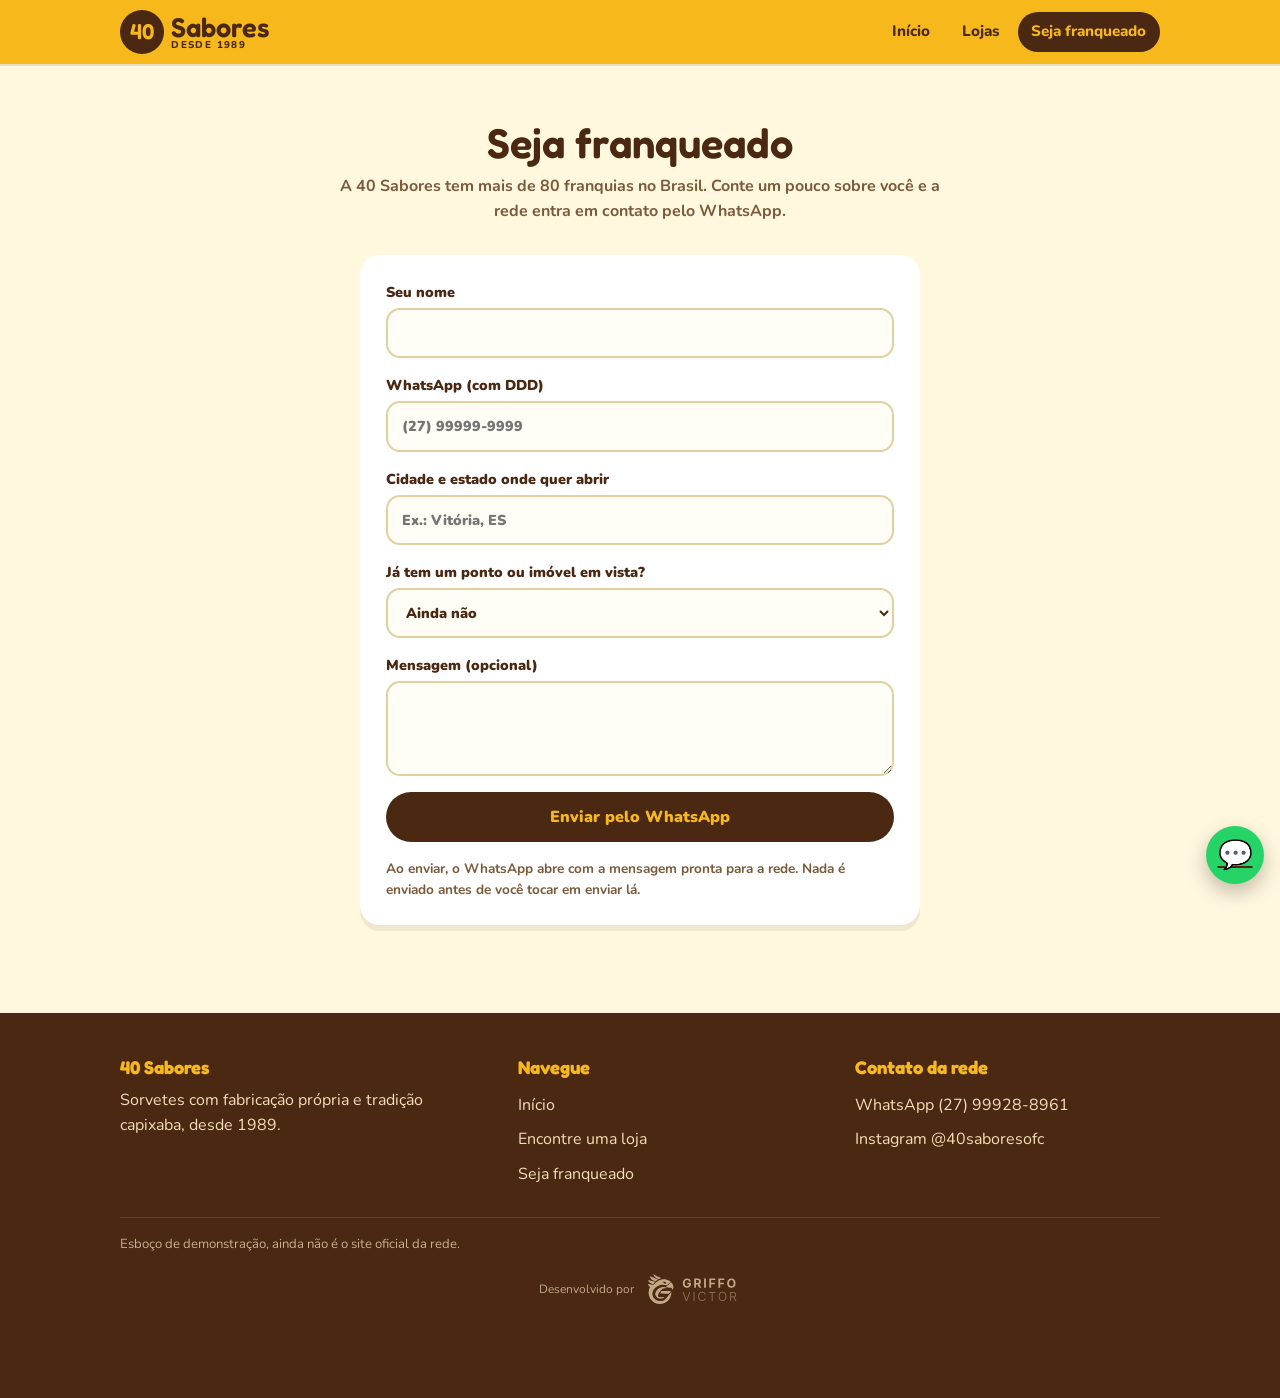
==== franqueado.html @ 62622862 "Add files via upload" ====
<!DOCTYPE html><html lang="pt-BR"><head><meta charset="utf-8"><meta name="viewport" content="width=device-width,initial-scale=1">
<title>Seja franqueado — 40 Sabores</title><meta name="description" content="Quer ter uma 40 Sabores? Deixe seus dados e a rede entra em contato pelo WhatsApp.">
<link href="https://fonts.googleapis.com/css2?family=Fredoka:wght@500;600&family=Nunito:wght@600;700;800;900&display=swap" rel="stylesheet">
<link rel="stylesheet" href="estilo.css"></head><body>
<main><section><div class="wrap"><h1 class="tit">Seja franqueado</h1><p class="sub">A 40 Sabores tem mais de 80 franquias no Brasil. Conte um pouco sobre você e a rede entra em contato pelo WhatsApp.</p>
<form id="f" novalidate>
 <label>Seu nome<input id="nome" autocomplete="name" required></label>
 <label>WhatsApp (com DDD)<input id="tel" inputmode="tel" autocomplete="tel" placeholder="(27) 99999-9999" required></label>
 <label>Cidade e estado onde quer abrir<input id="cid" placeholder="Ex.: Vitória, ES" required></label>
 <label>Já tem um ponto ou imóvel em vista?<select id="ponto"><option>Ainda não</option><option>Sim, já tenho</option><option>Estou procurando</option></select></label>
 <label>Mensagem (opcional)<textarea id="msg" rows="3"></textarea></label>
 <button class="btn b1" type="submit">Enviar pelo WhatsApp</button>
 <p class="ps" id="erro" hidden style="color:#b00020">Preencha nome, WhatsApp e cidade.</p>
 <p class="ps">Ao enviar, o WhatsApp abre com a mensagem pronta para a rede. Nada é enviado antes de você tocar em enviar lá.</p>
</form></div></section></main>
<script src="comum.js"></script><script>
montarLayout("franq");
document.getElementById("f").addEventListener("submit",e=>{e.preventDefault();
 const v=id=>document.getElementById(id).value.trim();
 if(!v("nome")||!v("tel")||!v("cid")){document.getElementById("erro").hidden=false;return;}
 document.getElementById("erro").hidden=true;
 const t=`Olá, 40 Sabores! Tenho interesse em ser franqueado.\n\nNome: ${v("nome")}\nWhatsApp: ${v("tel")}\nCidade/UF: ${v("cid")}\nPonto/imóvel: ${v("ponto")}`+(v("msg")?`\nMensagem: ${v("msg")}`:"");
 window.open(zap(WHATSAPP_REDE,t),"_blank","noopener");});
</script></body></html>
---- estilo.css ----
:root{--am:#F6B81A;--am2:#FFD35C;--mar:#4A2812;--mar2:#6B3E1F;--creme:#FFF7DE;--verm:#D62F45;--suave:#7a5a3a;--r:20px}
*{box-sizing:border-box;margin:0;padding:0}
html{scroll-behavior:smooth}
body{font-family:"Nunito",system-ui,sans-serif;color:var(--mar);background:var(--creme);line-height:1.55;-webkit-font-smoothing:antialiased}
h1,h2,h3,.logo{font-family:"Fredoka","Nunito",system-ui,sans-serif;font-weight:600;line-height:1.1}
a{color:inherit}
.wrap{max-width:1080px;margin:0 auto;padding:0 1.25rem}
.sr{position:absolute;left:-9999px}
/* topo */
.topo{position:sticky;top:0;z-index:50;background:var(--am);box-shadow:0 2px 0 rgba(74,40,18,.12)}
.topo .wrap{display:flex;align-items:center;justify-content:space-between;gap:1rem;min-height:64px}
.logo{display:flex;align-items:center;gap:.45rem;text-decoration:none;font-size:1.7rem;color:var(--mar)}
.logo .n{display:grid;place-items:center;width:44px;height:44px;border-radius:50%;background:var(--mar);color:var(--am);font-size:1.35rem}
.logo small{display:block;font-size:.62rem;letter-spacing:.14em;font-family:"Nunito";font-weight:800;margin-top:-.2rem}
nav{display:flex;align-items:center;gap:.3rem}
nav a{text-decoration:none;font-weight:800;padding:.5rem .85rem;border-radius:999px;font-size:.95rem}
nav a.on,nav a:hover{background:rgba(74,40,18,.12)}
nav a.fr{background:var(--mar);color:var(--am)}
nav a.fr:hover{background:var(--mar2)}
/* botões */
.btn{display:inline-flex;align-items:center;justify-content:center;gap:.5rem;padding:.85rem 1.5rem;border-radius:999px;font-weight:900;text-decoration:none;border:0;cursor:pointer;font-size:1rem;font-family:inherit;min-height:48px}
.b1{background:var(--mar);color:var(--am)}.b1:hover{background:var(--mar2)}
.b2{background:#fff;color:var(--mar);box-shadow:inset 0 0 0 2px var(--mar)}
.b3{background:#25D366;color:#063}
/* hero */
.hero{background:var(--am);padding:3rem 0 5rem;position:relative;overflow:hidden}
.hero .wrap{display:grid;grid-template-columns:1.15fr .85fr;gap:2rem;align-items:center}
.sel{display:inline-block;background:var(--mar);color:var(--am);font-weight:900;border-radius:999px;padding:.3rem .9rem;font-size:.85rem;letter-spacing:.08em}
.hero h1{font-size:clamp(2.4rem,6vw,4.2rem);margin:.8rem 0}
.hero p.l{font-size:1.15rem;max-width:34rem;font-weight:700}
.hero .bt{display:flex;flex-wrap:wrap;gap:.7rem;margin-top:1.5rem}
.arte{display:grid;place-items:center}
.arte svg{width:min(340px,80%);height:auto;filter:drop-shadow(0 14px 0 rgba(74,40,18,.12))}
.onda{position:absolute;left:0;right:0;bottom:-1px;height:48px}
/* seções */
section{padding:3.5rem 0}
.tit{font-size:clamp(1.8rem,4vw,2.6rem);text-align:center;margin-bottom:.5rem}
.sub{text-align:center;color:var(--suave);font-weight:700;max-width:38rem;margin:.5rem auto 2rem}
.grid{display:grid;grid-template-columns:repeat(auto-fit,minmax(210px,1fr));gap:1rem}
.card{background:#fff;border-radius:var(--r);padding:1.4rem;box-shadow:0 6px 0 rgba(74,40,18,.08)}
.card .ic{font-size:2.2rem}
.card h3{font-size:1.35rem;margin:.4rem 0 .3rem}
.card p{color:var(--suave);font-weight:600;font-size:.95rem}
.faixa{background:var(--mar);color:var(--am);text-align:center;padding:2.2rem 0}
.faixa b{font-family:"Fredoka";font-size:clamp(2rem,6vw,3.4rem);display:block}
.faixa span{font-weight:800}
.foto{overflow:hidden;aspect-ratio:4/3;border-radius:var(--r);background:repeating-linear-gradient(45deg,#ffe9a8,#ffe9a8 12px,#ffdf86 12px,#ffdf86 24px);display:grid;place-items:center;text-align:center;color:var(--mar2);font-weight:800;padding:1rem;font-size:.9rem}
.cta2{display:grid;grid-template-columns:1fr 1fr;gap:1rem}
.cta2 .card{display:flex;flex-direction:column;align-items:flex-start;gap:.6rem;padding:1.8rem}
.cta2 h3{font-size:1.7rem}
/* lojas */
.busca{display:flex;gap:.6rem;max-width:520px;margin:0 auto 1.5rem}
.busca input{flex:1;border:2px solid var(--mar);border-radius:999px;padding:.8rem 1.1rem;font:inherit;font-weight:700;background:#fff;min-height:48px}
.lojas{display:grid;grid-template-columns:repeat(auto-fill,minmax(300px,1fr));gap:1rem}
.loja{background:#fff;border-radius:var(--r);padding:1.4rem;box-shadow:0 6px 0 rgba(74,40,18,.08);display:flex;flex-direction:column;gap:.5rem}
.loja .cid{font-size:.8rem;font-weight:900;letter-spacing:.1em;color:var(--verm);text-transform:uppercase}
.loja h3{font-size:1.4rem}
.loja p{font-weight:600;color:var(--suave);font-size:.95rem}
.loja .tag{display:inline-block;background:#fff1c2;border-radius:999px;padding:.15rem .7rem;font-size:.8rem;font-weight:800;color:var(--mar2)}
.loja .ac{display:flex;flex-wrap:wrap;gap:.5rem;margin-top:auto;padding-top:.6rem}
.loja .btn{padding:.6rem 1.1rem;font-size:.92rem;min-height:44px}
.vazio{text-align:center;color:var(--suave);font-weight:700;padding:2rem}
/* form */
form{background:#fff;border-radius:var(--r);padding:1.6rem;display:grid;gap:1rem;box-shadow:0 6px 0 rgba(74,40,18,.08);max-width:560px;margin:0 auto}
label{font-weight:900;font-size:.9rem;display:grid;gap:.3rem}
input,textarea,select{font:inherit;border:2px solid #e3cfa0;border-radius:14px;padding:.75rem .9rem;background:#fffdf5;color:var(--mar);min-height:48px}
input:focus,textarea:focus{outline:3px solid var(--am);border-color:var(--mar)}
.ps{font-size:.85rem;color:var(--suave);font-weight:700}
/* rodapé */
footer{background:var(--mar);color:#f3dfb5;padding:2.5rem 0 5.5rem;margin-top:2rem}
footer .cols{display:grid;grid-template-columns:1.2fr 1fr 1fr;gap:2rem}
footer h4{font-family:"Fredoka";color:var(--am);font-size:1.15rem;margin-bottom:.4rem}
footer a{text-decoration:none;display:inline-block;padding:.3rem 0}
footer a:hover{text-decoration:underline}
footer ul{list-style:none}
footer .demo{margin-top:1.6rem;padding-top:1rem;border-top:1px solid rgba(255,255,255,.16);font-size:.82rem;opacity:.75}
.credito-dev{display:flex;justify-content:center;padding:14px 0 0;--griffo-tinta:#f3dfb5;--griffo-destaque:#f3dfb5}
.credito-dev a{display:inline-flex;align-items:center;gap:12px;font-size:12px;text-decoration:none;opacity:.7;transition:opacity .2s}
.credito-dev a:hover{opacity:1;text-decoration:none}
.credito-dev svg{display:block;height:32px;width:auto;flex:none}
.zapfix{position:fixed;right:16px;bottom:16px;width:58px;height:58px;border-radius:50%;background:#25D366;display:grid;place-items:center;box-shadow:0 8px 20px rgba(0,0,0,.25);z-index:60}
.zapfix svg{width:30px;height:30px}
@media(max-width:760px){
 .hero .wrap{grid-template-columns:1fr}.arte{order:-1}.arte svg{width:160px}
 nav a:not(.fr):not(.on){display:none}
 nav a.on{display:inline-block}
 .logo{font-size:1.4rem}.logo .n{width:38px;height:38px;font-size:1.1rem}
 .cta2{grid-template-columns:1fr}footer .cols{grid-template-columns:1fr}
 .hero{padding:1.6rem 0 4rem}
}
nav a{white-space:nowrap}
@media(max-width:760px){nav a{padding:.45rem .7rem;font-size:.88rem}.logo small{font-size:.55rem}}
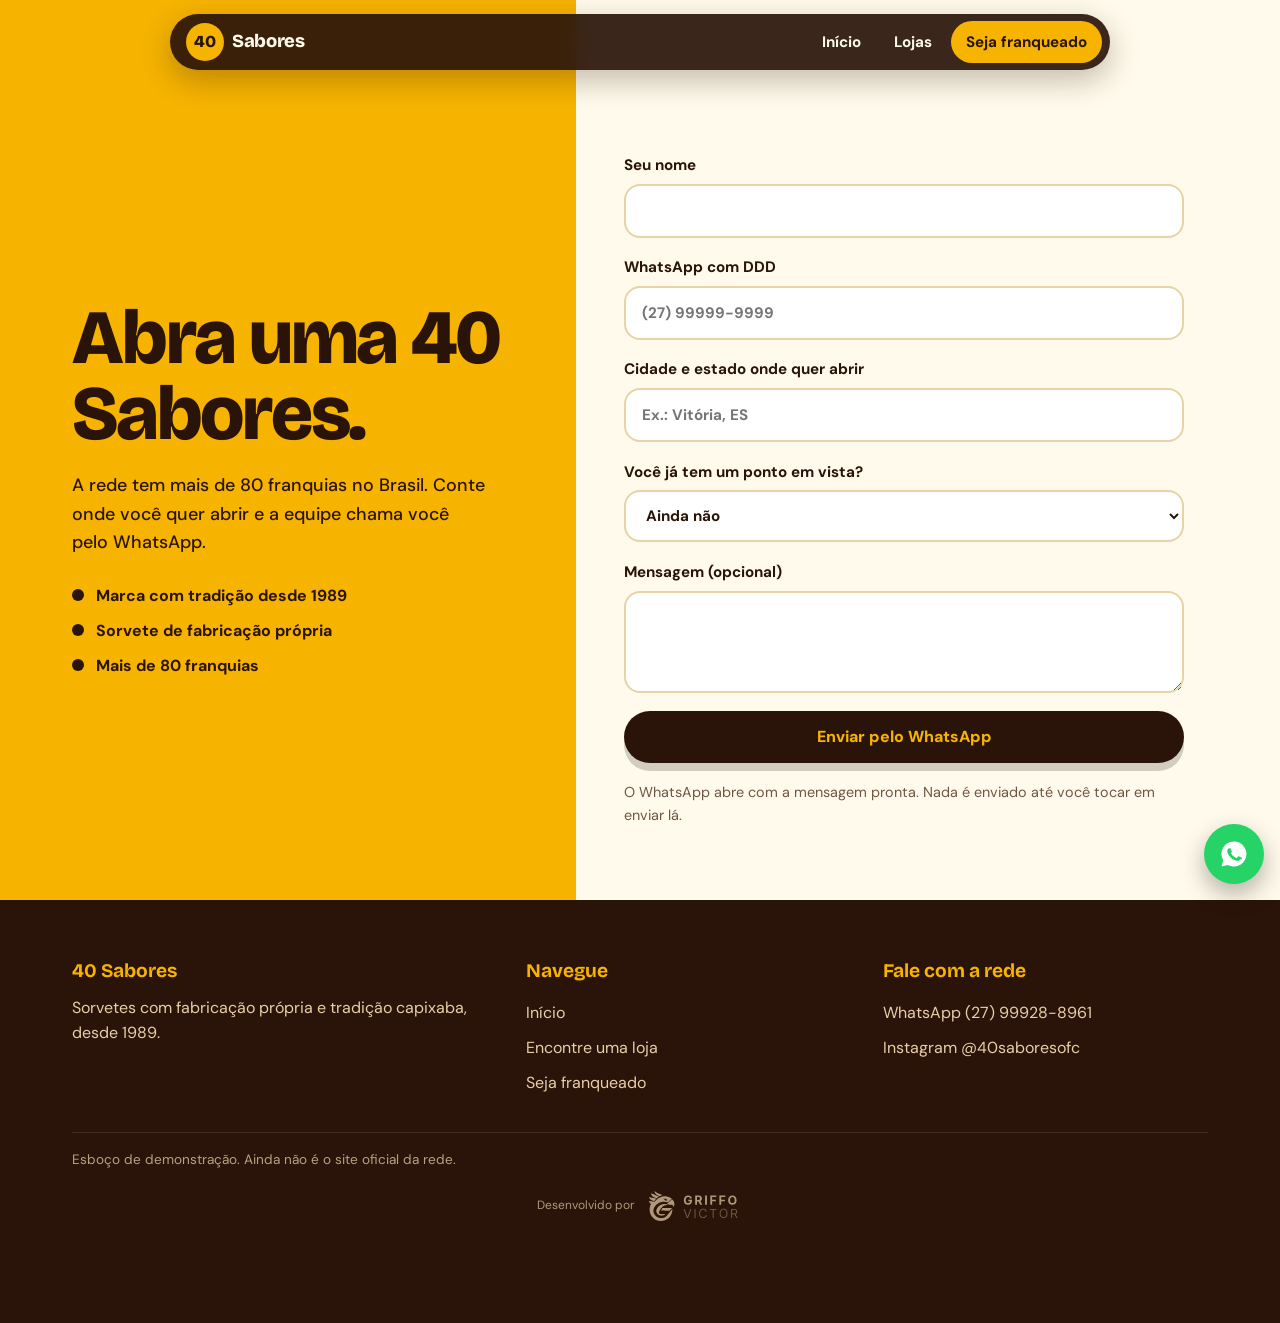
==== commit 22e18270: "Add files via upload" ====
--- a/franqueado.html
+++ b/franqueado.html
@@ -1,24 +1,27 @@
 <!DOCTYPE html><html lang="pt-BR"><head><meta charset="utf-8"><meta name="viewport" content="width=device-width,initial-scale=1">
-<title>Seja franqueado — 40 Sabores</title><meta name="description" content="Quer ter uma 40 Sabores? Deixe seus dados e a rede entra em contato pelo WhatsApp.">
-<link href="https://fonts.googleapis.com/css2?family=Fredoka:wght@500;600&family=Nunito:wght@600;700;800;900&display=swap" rel="stylesheet">
+<title>Seja franqueado — 40 Sabores</title><meta name="description" content="Quer ter uma 40 Sabores? Deixe seus dados e a rede chama você pelo WhatsApp.">
+<link rel="preconnect" href="https://fonts.googleapis.com"><link rel="preconnect" href="https://fonts.gstatic.com" crossorigin>
+<link href="https://fonts.googleapis.com/css2?family=Bricolage+Grotesque:opsz,wght@12..96,700;12..96,800&family=DM+Sans:wght@400;500;700;800&display=swap" rel="stylesheet">
 <link rel="stylesheet" href="estilo.css"></head><body>
-<main><section><div class="wrap"><h1 class="tit">Seja franqueado</h1><p class="sub">A 40 Sabores tem mais de 80 franquias no Brasil. Conte um pouco sobre você e a rede entra em contato pelo WhatsApp.</p>
-<form id="f" novalidate>
- <label>Seu nome<input id="nome" autocomplete="name" required></label>
- <label>WhatsApp (com DDD)<input id="tel" inputmode="tel" autocomplete="tel" placeholder="(27) 99999-9999" required></label>
- <label>Cidade e estado onde quer abrir<input id="cid" placeholder="Ex.: Vitória, ES" required></label>
- <label>Já tem um ponto ou imóvel em vista?<select id="ponto"><option>Ainda não</option><option>Sim, já tenho</option><option>Estou procurando</option></select></label>
- <label>Mensagem (opcional)<textarea id="msg" rows="3"></textarea></label>
- <button class="btn b1" type="submit">Enviar pelo WhatsApp</button>
- <p class="ps" id="erro" hidden style="color:#b00020">Preencha nome, WhatsApp e cidade.</p>
- <p class="ps">Ao enviar, o WhatsApp abre com a mensagem pronta para a rede. Nada é enviado antes de você tocar em enviar lá.</p>
-</form></div></section></main>
+<main class="dois">
+ <section class="esq"><h1>Abra uma 40 Sabores.</h1><p>A rede tem mais de 80 franquias no Brasil. Conte onde você quer abrir e a equipe chama você pelo WhatsApp.</p>
+ <ul><li>Marca com tradição desde 1989</li><li>Sorvete de fabricação própria</li><li>Mais de 80 franquias</li></ul></section>
+ <section class="dir"><form id="f" novalidate>
+  <label>Seu nome<input id="nome" autocomplete="name" required></label>
+  <label>WhatsApp com DDD<input id="tel" inputmode="tel" autocomplete="tel" placeholder="(27) 99999-9999" required></label>
+  <label>Cidade e estado onde quer abrir<input id="cid" placeholder="Ex.: Vitória, ES" required></label>
+  <label>Você já tem um ponto em vista?<select id="ponto"><option>Ainda não</option><option>Sim, já tenho</option><option>Estou procurando</option></select></label>
+  <label>Mensagem (opcional)<textarea id="msg" rows="3"></textarea></label>
+  <button class="btn b-esc" type="submit">Enviar pelo WhatsApp</button>
+  <p class="erro" id="erro" hidden>Preencha nome, WhatsApp e cidade.</p>
+  <p class="ps">O WhatsApp abre com a mensagem pronta. Nada é enviado até você tocar em enviar lá.</p>
+ </form></section></main>
 <script src="comum.js"></script><script>
 montarLayout("franq");
 document.getElementById("f").addEventListener("submit",e=>{e.preventDefault();
  const v=id=>document.getElementById(id).value.trim();
  if(!v("nome")||!v("tel")||!v("cid")){document.getElementById("erro").hidden=false;return;}
  document.getElementById("erro").hidden=true;
- const t=`Olá, 40 Sabores! Tenho interesse em ser franqueado.\n\nNome: ${v("nome")}\nWhatsApp: ${v("tel")}\nCidade/UF: ${v("cid")}\nPonto/imóvel: ${v("ponto")}`+(v("msg")?`\nMensagem: ${v("msg")}`:"");
+ const t=`Olá, 40 Sabores! Tenho interesse em ser franqueado.\n\nNome: ${v("nome")}\nWhatsApp: ${v("tel")}\nCidade/UF: ${v("cid")}\nPonto em vista: ${v("ponto")}`+(v("msg")?`\nMensagem: ${v("msg")}`:"");
  window.open(zap(WHATSAPP_REDE,t),"_blank","noopener");});
-</script></body></html>
+</script></body></html>
--- a/estilo.css
+++ b/estilo.css
@@ -1,92 +1,190 @@
-:root{--am:#F6B81A;--am2:#FFD35C;--mar:#4A2812;--mar2:#6B3E1F;--creme:#FFF7DE;--verm:#D62F45;--suave:#7a5a3a;--r:20px}
+:root{--gema:#F6B300;--gema2:#FFD04D;--calda:#2A1409;--choc:#4B2410;--leite:#FFFAEB;--morango:#E8334F;--suave:#6f5642;--r:28px;
+ --disp:"Bricolage Grotesque","Arial Black","Segoe UI",system-ui,sans-serif;--txt:"DM Sans","Segoe UI",system-ui,sans-serif}
 *{box-sizing:border-box;margin:0;padding:0}
 html{scroll-behavior:smooth}
-body{font-family:"Nunito",system-ui,sans-serif;color:var(--mar);background:var(--creme);line-height:1.55;-webkit-font-smoothing:antialiased}
-h1,h2,h3,.logo{font-family:"Fredoka","Nunito",system-ui,sans-serif;font-weight:600;line-height:1.1}
+body{font-family:var(--txt);color:var(--calda);background:var(--leite);line-height:1.6;-webkit-font-smoothing:antialiased;overflow-x:hidden}
+img{display:block;max-width:100%}
 a{color:inherit}
-.wrap{max-width:1080px;margin:0 auto;padding:0 1.25rem}
+:focus-visible{outline:3px solid var(--morango);outline-offset:3px;border-radius:8px}
+.wrap{max-width:1180px;margin:0 auto;padding:0 1.4rem}
 .sr{position:absolute;left:-9999px}
-/* topo */
-.topo{position:sticky;top:0;z-index:50;background:var(--am);box-shadow:0 2px 0 rgba(74,40,18,.12)}
-.topo .wrap{display:flex;align-items:center;justify-content:space-between;gap:1rem;min-height:64px}
-.logo{display:flex;align-items:center;gap:.45rem;text-decoration:none;font-size:1.7rem;color:var(--mar)}
-.logo .n{display:grid;place-items:center;width:44px;height:44px;border-radius:50%;background:var(--mar);color:var(--am);font-size:1.35rem}
-.logo small{display:block;font-size:.62rem;letter-spacing:.14em;font-family:"Nunito";font-weight:800;margin-top:-.2rem}
-nav{display:flex;align-items:center;gap:.3rem}
-nav a{text-decoration:none;font-weight:800;padding:.5rem .85rem;border-radius:999px;font-size:.95rem}
-nav a.on,nav a:hover{background:rgba(74,40,18,.12)}
-nav a.fr{background:var(--mar);color:var(--am)}
-nav a.fr:hover{background:var(--mar2)}
-/* botões */
-.btn{display:inline-flex;align-items:center;justify-content:center;gap:.5rem;padding:.85rem 1.5rem;border-radius:999px;font-weight:900;text-decoration:none;border:0;cursor:pointer;font-size:1rem;font-family:inherit;min-height:48px}
-.b1{background:var(--mar);color:var(--am)}.b1:hover{background:var(--mar2)}
-.b2{background:#fff;color:var(--mar);box-shadow:inset 0 0 0 2px var(--mar)}
-.b3{background:#25D366;color:#063}
-/* hero */
-.hero{background:var(--am);padding:3rem 0 5rem;position:relative;overflow:hidden}
-.hero .wrap{display:grid;grid-template-columns:1.15fr .85fr;gap:2rem;align-items:center}
-.sel{display:inline-block;background:var(--mar);color:var(--am);font-weight:900;border-radius:999px;padding:.3rem .9rem;font-size:.85rem;letter-spacing:.08em}
-.hero h1{font-size:clamp(2.4rem,6vw,4.2rem);margin:.8rem 0}
-.hero p.l{font-size:1.15rem;max-width:34rem;font-weight:700}
-.hero .bt{display:flex;flex-wrap:wrap;gap:.7rem;margin-top:1.5rem}
-.arte{display:grid;place-items:center}
-.arte svg{width:min(340px,80%);height:auto;filter:drop-shadow(0 14px 0 rgba(74,40,18,.12))}
-.onda{position:absolute;left:0;right:0;bottom:-1px;height:48px}
-/* seções */
-section{padding:3.5rem 0}
-.tit{font-size:clamp(1.8rem,4vw,2.6rem);text-align:center;margin-bottom:.5rem}
-.sub{text-align:center;color:var(--suave);font-weight:700;max-width:38rem;margin:.5rem auto 2rem}
-.grid{display:grid;grid-template-columns:repeat(auto-fit,minmax(210px,1fr));gap:1rem}
-.card{background:#fff;border-radius:var(--r);padding:1.4rem;box-shadow:0 6px 0 rgba(74,40,18,.08)}
-.card .ic{font-size:2.2rem}
-.card h3{font-size:1.35rem;margin:.4rem 0 .3rem}
-.card p{color:var(--suave);font-weight:600;font-size:.95rem}
-.faixa{background:var(--mar);color:var(--am);text-align:center;padding:2.2rem 0}
-.faixa b{font-family:"Fredoka";font-size:clamp(2rem,6vw,3.4rem);display:block}
-.faixa span{font-weight:800}
-.foto{overflow:hidden;aspect-ratio:4/3;border-radius:var(--r);background:repeating-linear-gradient(45deg,#ffe9a8,#ffe9a8 12px,#ffdf86 12px,#ffdf86 24px);display:grid;place-items:center;text-align:center;color:var(--mar2);font-weight:800;padding:1rem;font-size:.9rem}
-.cta2{display:grid;grid-template-columns:1fr 1fr;gap:1rem}
-.cta2 .card{display:flex;flex-direction:column;align-items:flex-start;gap:.6rem;padding:1.8rem}
-.cta2 h3{font-size:1.7rem}
-/* lojas */
-.busca{display:flex;gap:.6rem;max-width:520px;margin:0 auto 1.5rem}
-.busca input{flex:1;border:2px solid var(--mar);border-radius:999px;padding:.8rem 1.1rem;font:inherit;font-weight:700;background:#fff;min-height:48px}
-.lojas{display:grid;grid-template-columns:repeat(auto-fill,minmax(300px,1fr));gap:1rem}
-.loja{background:#fff;border-radius:var(--r);padding:1.4rem;box-shadow:0 6px 0 rgba(74,40,18,.08);display:flex;flex-direction:column;gap:.5rem}
-.loja .cid{font-size:.8rem;font-weight:900;letter-spacing:.1em;color:var(--verm);text-transform:uppercase}
-.loja h3{font-size:1.4rem}
-.loja p{font-weight:600;color:var(--suave);font-size:.95rem}
-.loja .tag{display:inline-block;background:#fff1c2;border-radius:999px;padding:.15rem .7rem;font-size:.8rem;font-weight:800;color:var(--mar2)}
-.loja .ac{display:flex;flex-wrap:wrap;gap:.5rem;margin-top:auto;padding-top:.6rem}
-.loja .btn{padding:.6rem 1.1rem;font-size:.92rem;min-height:44px}
-.vazio{text-align:center;color:var(--suave);font-weight:700;padding:2rem}
-/* form */
-form{background:#fff;border-radius:var(--r);padding:1.6rem;display:grid;gap:1rem;box-shadow:0 6px 0 rgba(74,40,18,.08);max-width:560px;margin:0 auto}
-label{font-weight:900;font-size:.9rem;display:grid;gap:.3rem}
-input,textarea,select{font:inherit;border:2px solid #e3cfa0;border-radius:14px;padding:.75rem .9rem;background:#fffdf5;color:var(--mar);min-height:48px}
-input:focus,textarea:focus{outline:3px solid var(--am);border-color:var(--mar)}
-.ps{font-size:.85rem;color:var(--suave);font-weight:700}
-/* rodapé */
-footer{background:var(--mar);color:#f3dfb5;padding:2.5rem 0 5.5rem;margin-top:2rem}
-footer .cols{display:grid;grid-template-columns:1.2fr 1fr 1fr;gap:2rem}
-footer h4{font-family:"Fredoka";color:var(--am);font-size:1.15rem;margin-bottom:.4rem}
+h1,h2,h3{font-family:var(--disp);font-weight:800;line-height:.98;letter-spacing:-.03em}
+
+/* ===== menu flutuante ===== */
+.menu{position:fixed;z-index:80;top:14px;left:50%;transform:translateX(-50%);width:min(940px,calc(100% - 24px));
+ display:flex;align-items:center;justify-content:space-between;gap:.8rem;padding:.45rem .5rem .45rem 1rem;border-radius:999px;
+ background:rgba(42,20,9,.92);backdrop-filter:blur(10px);color:var(--leite);box-shadow:0 10px 30px rgba(42,20,9,.28);
+ transition:padding .3s,background .3s,top .3s}
+.menu.pequeno{top:8px;background:rgba(42,20,9,.97)}
+.logo{display:flex;align-items:center;gap:.5rem;text-decoration:none;font-family:var(--disp);font-weight:800;font-size:1.15rem;letter-spacing:-.02em}
+.logo .n{display:grid;place-items:center;width:38px;height:38px;border-radius:50%;background:var(--gema);color:var(--calda);font-size:1.05rem}
+.menu nav{display:flex;align-items:center;gap:.2rem}
+.menu nav a{text-decoration:none;font-weight:700;font-size:.95rem;padding:.55rem .95rem;border-radius:999px;transition:background .2s}
+.menu nav a:hover,.menu nav a.on{background:rgba(255,255,255,.12)}
+.menu nav a.cta{background:var(--gema);color:var(--calda)}
+.menu nav a.cta:hover{background:var(--gema2)}
+
+/* ===== botões ===== */
+.btn{display:inline-flex;align-items:center;justify-content:center;gap:.5rem;min-height:52px;padding:.85rem 1.6rem;border-radius:999px;font-weight:800;text-decoration:none;border:0;cursor:pointer;font:inherit;font-weight:800;transition:transform .2s,box-shadow .2s,background .2s}
+.btn:hover{transform:translateY(-3px)}
+.b-esc{background:var(--calda);color:var(--gema);box-shadow:0 8px 0 rgba(0,0,0,.18)}
+.b-esc:hover{box-shadow:0 11px 0 rgba(0,0,0,.18)}
+.b-lin{background:transparent;color:var(--calda);box-shadow:inset 0 0 0 2.5px var(--calda)}
+.b-lin:hover{background:var(--calda);color:var(--gema)}
+.b-gema{background:var(--gema);color:var(--calda);box-shadow:0 8px 0 rgba(0,0,0,.35)}
+.b-zap{background:#25D366;color:#053}
+
+/* ===== hero ===== */
+.hero{position:relative;background:var(--gema);padding:7.5rem 0 4.5rem;overflow:hidden;isolation:isolate}
+.hero::before{content:"";position:absolute;inset:0;z-index:-1;background:
+ radial-gradient(circle at 78% 30%,rgba(255,255,255,.28),transparent 38%),
+ radial-gradient(circle at 8% 90%,rgba(232,51,79,.16),transparent 30%)}
+.hero .wrap{display:grid;grid-template-columns:1.08fr .92fr;gap:2rem;align-items:center}
+.hero h1{font-size:clamp(3rem,8.4vw,7rem);color:var(--calda)}
+.hero h1 .l{display:block;overflow:hidden;padding-bottom:.06em}
+.hero h1 .l span{display:block;transform:translateY(105%);animation:sobe .9s cubic-bezier(.2,.8,.2,1) forwards}
+.hero h1 .l:nth-child(2) span{animation-delay:.12s}.hero h1 .l:nth-child(3) span{animation-delay:.24s}
+@keyframes sobe{to{transform:none}}
+.hero .l-sub{max-width:30rem;font-size:1.18rem;font-weight:500;margin:1.5rem 0 2rem;opacity:0;animation:surge .8s .7s forwards}
+.hero .bt{display:flex;flex-wrap:wrap;gap:.8rem;opacity:0;animation:surge .8s .85s forwards}
+@keyframes surge{from{opacity:0;transform:translateY(14px)}to{opacity:1;transform:none}}
+
+.pilha{position:relative;aspect-ratio:1/1.05;width:100%;max-width:520px;margin-inline:auto}
+.pf{position:absolute;margin:0;border-radius:26px;overflow:hidden;border:8px solid var(--leite);box-shadow:0 22px 40px rgba(42,20,9,.28);
+ transform:translate(calc(var(--px,0)*var(--d)*1px),calc(var(--py,0)*var(--d)*1px)) rotate(var(--rot));animation:flutua 6s ease-in-out infinite;animation-delay:var(--dl)}
+.pf img{width:100%;height:100%;object-fit:cover}
+.pf1{--rot:-6deg;--d:10;--dl:0s;left:2%;top:6%;width:56%;aspect-ratio:4/5}
+.pf2{--rot:5deg;--d:18;--dl:-2s;right:0;top:0;width:46%;aspect-ratio:1/1.1;z-index:2}
+.pf3{--rot:-2deg;--d:26;--dl:-4s;right:8%;bottom:2%;width:60%;aspect-ratio:4/3;z-index:3}
+@keyframes flutua{0%,100%{margin-top:0}50%{margin-top:-14px}}
+.selo{position:absolute;left:-2%;bottom:6%;width:132px;height:132px;z-index:4;animation:gira 18s linear infinite}
+.selo svg{width:100%;height:100%}
+@keyframes gira{to{transform:rotate(360deg)}}
+
+/* ===== faixa de sabores + calda ===== */
+.faixa{position:relative;background:var(--calda);color:var(--gema);overflow:hidden;padding:1.1rem 0;z-index:2}
+.trilho{display:flex;width:max-content;animation:corre 32s linear infinite}
+.faixa:hover .trilho{animation-play-state:paused}
+.trilho span{font-family:var(--disp);font-weight:800;font-size:clamp(1.6rem,3.4vw,2.4rem);letter-spacing:-.02em;white-space:nowrap;padding:0 1.4rem;display:flex;align-items:center;gap:2.8rem}
+.trilho span::after{content:"";width:14px;height:14px;border-radius:50%;background:var(--morango);flex:none}
+@keyframes corre{to{transform:translateX(-50%)}}
+.calda{position:relative;height:96px;margin-top:-2px;z-index:1;overflow:hidden;pointer-events:none}
+.calda svg{position:absolute;inset:0;width:100%;height:100%}
+.calda .g{transform:translateY(-110%);animation:escorre 1.6s cubic-bezier(.3,.9,.3,1) forwards;animation-delay:calc(var(--i)*.16s + .9s)}
+@keyframes escorre{to{transform:none}}
+
+/* ===== números ===== */
+.numeros{padding:3.2rem 0 1.5rem}
+.numeros .wrap{display:grid;grid-template-columns:repeat(3,1fr);gap:2rem}
+.num b{display:block;font-family:var(--disp);font-weight:800;font-size:clamp(3.2rem,7vw,5.4rem);line-height:.9;letter-spacing:-.04em;color:var(--choc)}
+.num p{margin-top:.5rem;color:var(--suave);font-weight:500;max-width:15rem}
+
+/* ===== mosaico ===== */
+.sec{padding:4.5rem 0}
+.sec h2{font-size:clamp(2.2rem,5.2vw,4rem);max-width:15ch}
+.sec .intro{max-width:34rem;color:var(--suave);font-size:1.1rem;margin:1rem 0 2.2rem}
+.mosaico{display:grid;grid-template-columns:repeat(4,1fr);grid-auto-rows:170px;gap:14px}
+.t{position:relative;border-radius:var(--r);overflow:hidden;padding:1.4rem;display:flex;flex-direction:column;justify-content:flex-end;transition:transform .35s cubic-bezier(.2,.8,.2,1)}
+.t:hover{transform:translateY(-6px) rotate(-.6deg)}
+.t h3{font-size:clamp(1.5rem,2.6vw,2.1rem)}
+.t p{font-weight:500;font-size:.98rem;margin-top:.4rem;max-width:20ch}
+.t img{position:absolute;inset:0;width:100%;height:100%;object-fit:cover;transition:transform .8s cubic-bezier(.2,.8,.2,1)}
+.t:hover img{transform:scale(1.07)}
+.t.foto::after{content:"";position:absolute;inset:0;background:linear-gradient(to top,rgba(42,20,9,.72),transparent 55%)}
+.t.foto h3,.t.foto p{position:relative;z-index:1;color:#fff}
+.t-a{grid-column:span 2;grid-row:span 3}
+.t-b{background:var(--gema)}
+.t-c{background:var(--calda);color:var(--gema)}
+.t-d{grid-column:span 2;grid-row:span 2}
+.t-e{background:var(--morango);color:#fff}
+.t-f{background:#fff;box-shadow:inset 0 0 0 2.5px var(--calda)}
+.t-g{grid-row:span 2}
+
+/* ===== cidade ===== */
+.cidade{background:var(--choc);color:var(--leite);border-radius:44px 44px 0 0;padding:4.5rem 0}
+.cidade h2{color:var(--gema)}
+.cidade .intro{color:#e8cfa8}
+.busca{display:flex;gap:.6rem;max-width:560px;flex-wrap:wrap}
+.busca input{flex:1;min-width:220px;min-height:56px;border-radius:999px;border:0;padding:0 1.4rem;font:inherit;font-weight:600;background:var(--leite);color:var(--calda)}
+.chips{display:flex;flex-wrap:wrap;gap:.6rem;margin-top:1.4rem}
+.chips a{text-decoration:none;font-weight:700;padding:.6rem 1.1rem;border-radius:999px;box-shadow:inset 0 0 0 2px rgba(246,179,0,.55);color:var(--gema);transition:background .2s,color .2s}
+.chips a:hover{background:var(--gema);color:var(--calda)}
+
+/* ===== franquia ===== */
+.franq{background:var(--gema);padding:5rem 0;position:relative;overflow:hidden}
+.franq .wrap{display:grid;grid-template-columns:1.2fr .8fr;gap:2.5rem;align-items:center}
+.franq h2{font-size:clamp(2.4rem,6.2vw,5rem);max-width:12ch}
+.franq p{font-size:1.12rem;max-width:30rem;margin:1.2rem 0 1.8rem;font-weight:500}
+.franq .cone{display:grid;place-items:center}
+.franq .cone svg{width:min(260px,70%);animation:balanca 5s ease-in-out infinite;transform-origin:50% 100%}
+@keyframes balanca{0%,100%{transform:rotate(-5deg)}50%{transform:rotate(5deg)}}
+
+/* ===== páginas internas ===== */
+.topo-pg{background:var(--gema);padding:8rem 0 3.5rem;position:relative}
+.topo-pg h1{font-size:clamp(2.6rem,7vw,5.4rem);max-width:14ch}
+.topo-pg p{margin-top:1rem;font-size:1.12rem;max-width:34rem;font-weight:500}
+.lojas{display:grid;grid-template-columns:repeat(auto-fill,minmax(310px,1fr));gap:16px;padding:2.5rem 0 1rem}
+.loja{background:#fff;border-radius:var(--r);padding:1.6rem;display:flex;flex-direction:column;gap:.55rem;position:relative;overflow:hidden;box-shadow:0 14px 30px rgba(42,20,9,.08);transition:transform .3s}
+.loja:hover{transform:translateY(-5px)}
+.loja::before{content:"";position:absolute;left:0;top:0;bottom:0;width:7px;background:var(--gema)}
+.loja .cid{font-weight:800;font-size:.9rem;color:var(--morango)}
+.loja h3{font-size:1.55rem}
+.loja p{color:var(--suave);font-weight:500}
+.loja .tag{align-self:flex-start;background:#fff1c2;border-radius:999px;padding:.2rem .8rem;font-size:.85rem;font-weight:700}
+.loja .ac{display:flex;gap:.5rem;flex-wrap:wrap;margin-top:auto;padding-top:.8rem}
+.loja .btn{min-height:46px;padding:.6rem 1.2rem;box-shadow:none}
+.barra{background:var(--leite);position:sticky;top:0;z-index:5}
+.vazio{padding:2rem 0;text-align:center;color:var(--suave);font-weight:600}
+.nota{color:var(--suave);font-size:.9rem;padding:1rem 0 3rem}
+.dois{display:grid;grid-template-columns:.9fr 1.1fr;min-height:100vh}
+.dois .esq{background:var(--gema);padding:8rem 2rem 3rem max(1.4rem,calc((100vw - 1180px)/2 + 1.4rem));display:flex;flex-direction:column;justify-content:center}
+.dois h1{font-size:clamp(2.6rem,6vw,4.8rem)}
+.dois .esq p{margin-top:1.2rem;font-size:1.12rem;max-width:26rem;font-weight:500}
+.dois .esq ul{margin-top:1.6rem;list-style:none;display:grid;gap:.6rem;font-weight:700}
+.dois .esq li::before{content:"";display:inline-block;width:12px;height:12px;border-radius:50%;background:var(--calda);margin-right:.7rem}
+.dois .dir{padding:8rem max(1.4rem,calc((100vw - 1180px)/2 + 1.4rem)) 3rem 3rem;display:flex;align-items:center}
+form{display:grid;gap:1.1rem;width:100%;max-width:560px}
+label{font-weight:700;font-size:.95rem;display:grid;gap:.4rem}
+input,textarea,select{font:inherit;border:2px solid #e6d3a6;border-radius:16px;padding:.8rem 1rem;background:#fff;color:var(--calda);min-height:52px}
+input:focus,textarea:focus,select:focus{outline:3px solid var(--gema);border-color:var(--calda)}
+.ps{font-size:.9rem;color:var(--suave)}
+.erro{color:#b00020;font-weight:700}
+
+/* ===== rodapé ===== */
+footer{background:var(--calda);color:#e8cfa8;padding:3.5rem 0 6rem}
+footer .cols{display:grid;grid-template-columns:1.3fr 1fr 1fr;gap:2rem}
+footer h4{font-family:var(--disp);color:var(--gema);font-size:1.2rem;margin-bottom:.5rem}
+footer ul{list-style:none}
 footer a{text-decoration:none;display:inline-block;padding:.3rem 0}
-footer a:hover{text-decoration:underline}
-footer ul{list-style:none}
-footer .demo{margin-top:1.6rem;padding-top:1rem;border-top:1px solid rgba(255,255,255,.16);font-size:.82rem;opacity:.75}
-.credito-dev{display:flex;justify-content:center;padding:14px 0 0;--griffo-tinta:#f3dfb5;--griffo-destaque:#f3dfb5}
+footer a:hover{color:var(--gema)}
+footer .demo{margin-top:2rem;padding-top:1rem;border-top:1px solid rgba(255,255,255,.14);font-size:.85rem;opacity:.75}
+.credito-dev{display:flex;justify-content:center;padding:14px 0 0;--griffo-tinta:#e8cfa8;--griffo-destaque:#e8cfa8}
 .credito-dev a{display:inline-flex;align-items:center;gap:12px;font-size:12px;text-decoration:none;opacity:.7;transition:opacity .2s}
-.credito-dev a:hover{opacity:1;text-decoration:none}
+.credito-dev a:hover{opacity:1}
 .credito-dev svg{display:block;height:32px;width:auto;flex:none}
-.zapfix{position:fixed;right:16px;bottom:16px;width:58px;height:58px;border-radius:50%;background:#25D366;display:grid;place-items:center;box-shadow:0 8px 20px rgba(0,0,0,.25);z-index:60}
-.zapfix svg{width:30px;height:30px}
-@media(max-width:760px){
- .hero .wrap{grid-template-columns:1fr}.arte{order:-1}.arte svg{width:160px}
- nav a:not(.fr):not(.on){display:none}
- nav a.on{display:inline-block}
- .logo{font-size:1.4rem}.logo .n{width:38px;height:38px;font-size:1.1rem}
- .cta2{grid-template-columns:1fr}footer .cols{grid-template-columns:1fr}
- .hero{padding:1.6rem 0 4rem}
+.zapfix{position:fixed;right:16px;bottom:16px;width:60px;height:60px;border-radius:50%;background:#25D366;display:grid;place-items:center;box-shadow:0 10px 24px rgba(0,0,0,.3);z-index:70;transition:transform .2s}
+.zapfix:hover{transform:scale(1.08)}
+
+/* ===== mobile ===== */
+@media(max-width:820px){
+ .hero{padding:6.5rem 0 3rem}.hero .wrap{grid-template-columns:1fr}
+ .pilha{max-width:380px}.selo{width:100px;height:100px}
+ .numeros .wrap{grid-template-columns:1fr 1fr}.numeros .num:last-child{grid-column:span 2}
+ .mosaico{grid-template-columns:1fr 1fr;grid-auto-rows:150px}.t-a{grid-column:span 2;grid-row:span 2}.t-d{grid-column:span 2;grid-row:span 2}.t-g{grid-row:span 1}
+ .franq .wrap{grid-template-columns:1fr}.franq .cone{order:-1}.franq .cone svg{width:120px}
+ .dois{grid-template-columns:1fr}.dois .esq{padding:7rem 1.4rem 2rem}.dois .dir{padding:2rem 1.4rem 3rem}
+ footer .cols{grid-template-columns:1fr}
+ .menu nav a:not(.cta):not(.on){display:none}
+ .cidade{border-radius:30px 30px 0 0}
 }
-nav a{white-space:nowrap}
-@media(max-width:760px){nav a{padding:.45rem .7rem;font-size:.88rem}.logo small{font-size:.55rem}}
+@media(prefers-reduced-motion:reduce){
+ *,*::before,*::after{animation:none!important;transition:none!important}
+ .hero h1 .l span{transform:none}.hero .l-sub,.hero .bt{opacity:1}.calda .g{transform:none}
+}
+.menu nav a{white-space:nowrap}
+@media(max-width:820px){
+ .mosaico{grid-auto-rows:minmax(150px,auto)}
+ .t{padding:1.1rem}.t h3{font-size:1.35rem}.t p{font-size:.92rem;max-width:none}
+ .t-a,.t-d{min-height:300px}.t-g{min-height:170px}
+ .menu{padding-left:.7rem}.logo{font-size:1rem}.menu nav a{padding:.5rem .75rem;font-size:.9rem}
+}
